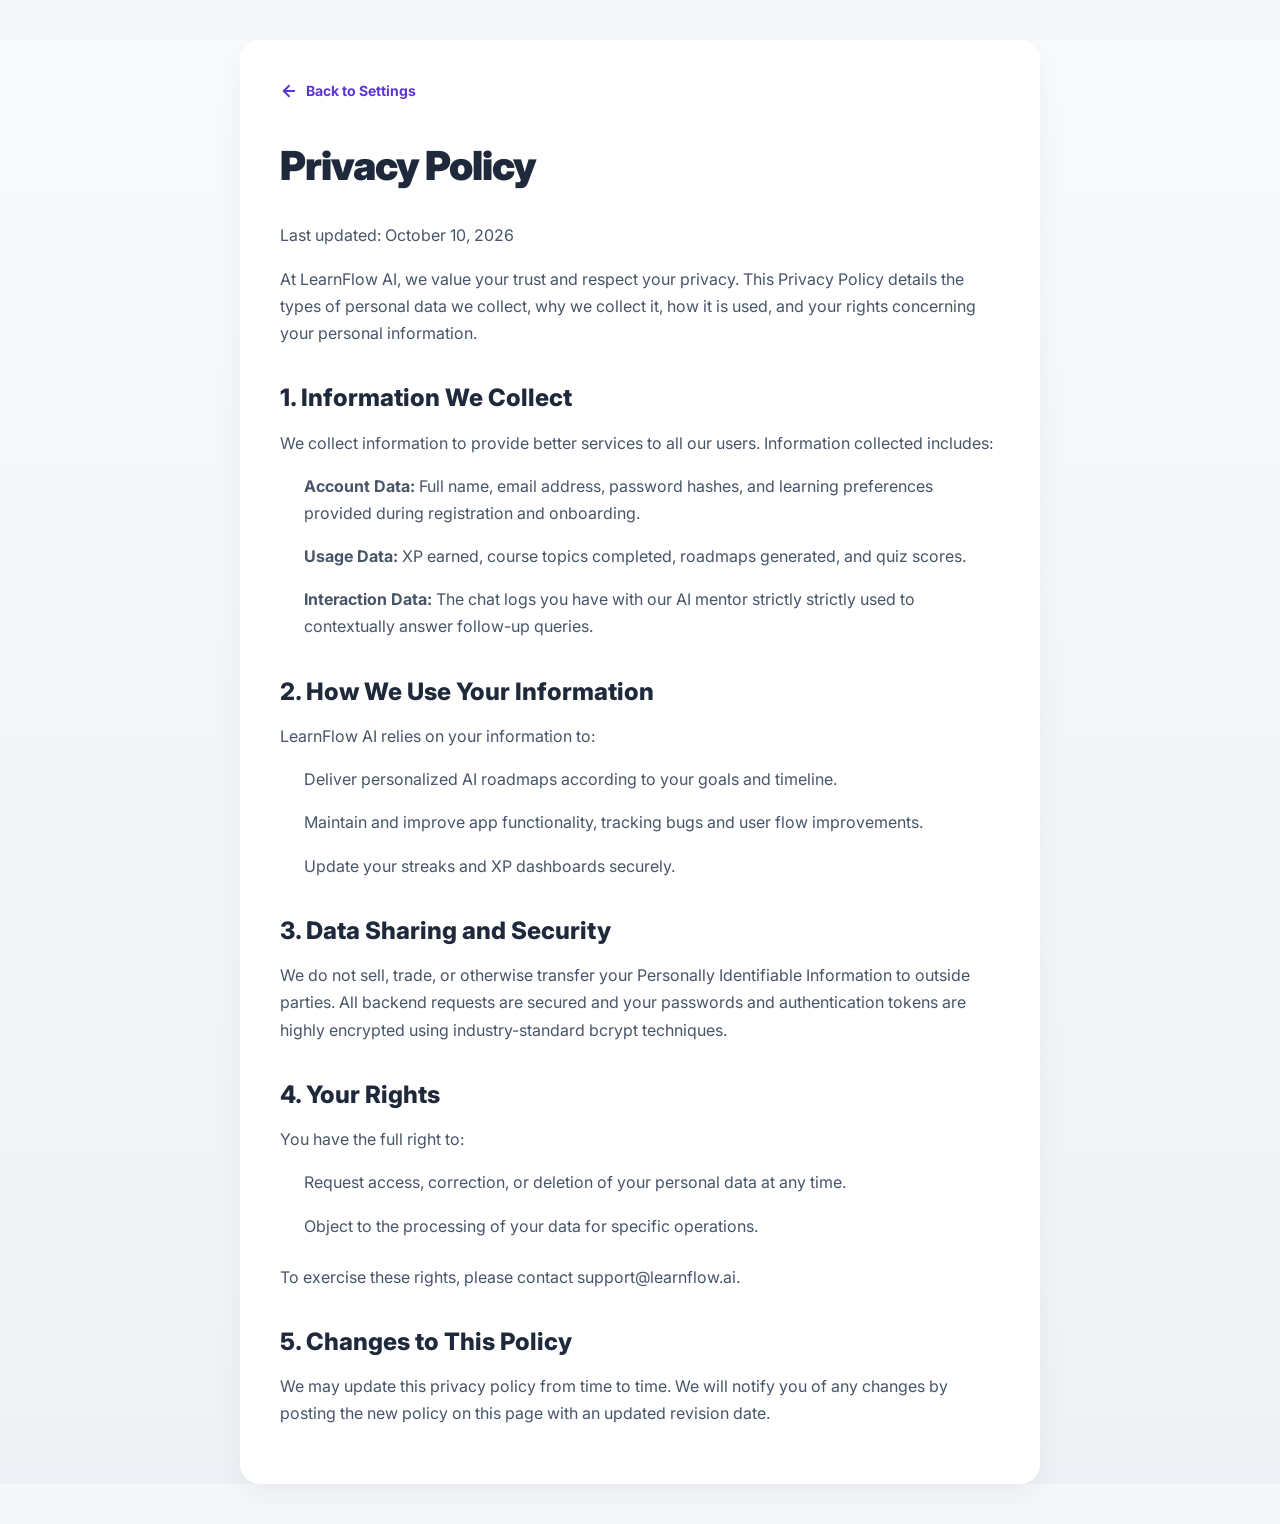
==== privacy.html @ 844675da "Initial commit for LearnFlow AI Website" ====
<!DOCTYPE html>
<html lang="en">
<head>
  <meta charset="UTF-8">
  <meta name="viewport" content="width=device-width, initial-scale=1.0">
  <title>Privacy Policy — LearnFlow AI</title>
  <link rel="stylesheet" href="css/style.css">
  <style>
    .legal-container { max-width: 800px; margin: 40px auto; padding: 40px; background: white; border-radius: 20px; box-shadow: 0 10px 30px rgba(0,0,0,0.05); }
    .legal-title { font-size: 2.5rem; font-weight: 900; letter-spacing: -1px; color: #1e293b; margin-bottom: 24px; }
    .legal-content h2 { margin-top: 32px; font-size: 1.5rem; font-weight: 800; color: #1e293b; margin-bottom: 12px; }
    .legal-content p, .legal-content li { font-size: 1rem; line-height: 1.7; color: #475569; margin-bottom: 16px; }
    .legal-content ul { padding-left: 24px; margin-bottom: 24px; }
    .back-btn { display: inline-flex; align-items: center; gap: 8px; color: var(--primary); font-weight: 700; text-decoration: none; margin-bottom: 32px; font-size: 14px; }
  </style>
</head>
<body style="background: linear-gradient(180deg, #F8FAFC 0%, #EEF2F6 100%); min-height:100vh;">
  <div class="legal-container">
    <a href="profile.html" class="back-btn"><svg width="18" height="18" viewBox="0 0 24 24" fill="none" stroke="currentColor" stroke-width="2.5" stroke-linecap="round" stroke-linejoin="round"><line x1="19" y1="12" x2="5" y2="12"/><polyline points="12 19 5 12 12 5"/></svg> Back to Settings</a>
    <h1 class="legal-title">Privacy Policy</h1>
    <div class="legal-content">
      <p>Last updated: October 10, 2026</p>
      <p>At LearnFlow AI, we value your trust and respect your privacy. This Privacy Policy details the types of personal data we collect, why we collect it, how it is used, and your rights concerning your personal information.</p>

      <h2>1. Information We Collect</h2>
      <p>We collect information to provide better services to all our users. Information collected includes:</p>
      <ul>
        <li><strong>Account Data:</strong> Full name, email address, password hashes, and learning preferences provided during registration and onboarding.</li>
        <li><strong>Usage Data:</strong> XP earned, course topics completed, roadmaps generated, and quiz scores.</li>
        <li><strong>Interaction Data:</strong> The chat logs you have with our AI mentor strictly strictly used to contextually answer follow-up queries.</li>
      </ul>

      <h2>2. How We Use Your Information</h2>
      <p>LearnFlow AI relies on your information to:</p>
      <ul>
        <li>Deliver personalized AI roadmaps according to your goals and timeline.</li>
        <li>Maintain and improve app functionality, tracking bugs and user flow improvements.</li>
        <li>Update your streaks and XP dashboards securely.</li>
      </ul>

      <h2>3. Data Sharing and Security</h2>
      <p>We do not sell, trade, or otherwise transfer your Personally Identifiable Information to outside parties. All backend requests are secured and your passwords and authentication tokens are highly encrypted using industry-standard bcrypt techniques.</p>

      <h2>4. Your Rights</h2>
      <p>You have the full right to:</p>
      <ul>
        <li>Request access, correction, or deletion of your personal data at any time.</li>
        <li>Object to the processing of your data for specific operations.</li>
      </ul>
      <p>To exercise these rights, please contact support@learnflow.ai.</p>

      <h2>5. Changes to This Policy</h2>
      <p>We may update this privacy policy from time to time. We will notify you of any changes by posting the new policy on this page with an updated revision date.</p>
    </div>
  </div>
</body>
</html>
---- css/style.css ----
/* ============================================================
   LearnFlow AI Design System — Premium Light Theme
   ============================================================ */

@import url('https://fonts.googleapis.com/css2?family=Inter:wght@300;400;500;600;700;800;900&display=swap');

/* ── CSS Variables (Design Tokens) ───────────────────────── */
:root {
  --bg:               #F5F7FA;
  --surface:          #FFFFFF;
  --card:             #F8F9FC;
  --card-border:      #E8ECF2;
  --divider:          #EEF0F6;

  --primary:          #5C35D4;
  --primary-dark:     #4527A0;
  --primary-hover:    #4527A0;
  --primary-light:    #EDE9FB;
  --primary-medium:   #D4C8F8;
  --gradient-primary: linear-gradient(135deg, #5C35D4 0%, #8B5CF6 100%);
  --gradient-glow:    0 8px 24px rgba(92, 53, 212, 0.25);
  --gradient-soft:    linear-gradient(135deg, #EDE9FB 0%, #F3F0FF 100%);

  --on-bg:            #0F172A;
  --on-surface:       #334155;
  --on-surface-var:   #64748B;
  --on-surface-variant: #64748B;
  --placeholder:      #94A3B8;

  --success:          #059669;
  --error:            #DC2626;
  --warning:          #D97706;
  --neon-pink:        #E11D48;

  /* Semantic tints */
  --mint:             #D1FAE5;
  --mint-on:          #065F46;
  --mint-bg:          #ECFDF5;
  --lavender:         #EDE9FB;
  --lavender-on:      #4527A0;
  --lavender-bg:      #F5F3FF;
  --sky:              #DBEAFE;
  --sky-on:           #1E40AF;
  --sky-bg:           #EFF6FF;
  --peach:            #FEF3C7;
  --peach-on:         #92400E;
  --rose:             #FFE4E6;
  --rose-on:          #9F1239;

  --premium-mint:     #10B981;
  --premium-mint-bg:  #D1FAE5;
  --premium-sky:      #3B82F6;
  --premium-sky-bg:   #DBEAFE;
  --premium-lavender: #8B5CF6;
  --premium-lavender-bg: #EDE9FB;

  --radius-xs:        6px;
  --radius-sm:        10px;
  --radius-md:        14px;
  --radius-lg:        18px;
  --radius-xl:        24px;
  --radius-2xl:       32px;
  --radius-full:      9999px;

  --shadow-xs:        0 1px 2px rgba(15,23,42,0.04);
  --shadow-sm:        0 2px 8px rgba(15,23,42,0.06), 0 1px 2px rgba(15,23,42,0.04);
  --shadow-md:        0 4px 16px rgba(15,23,42,0.08), 0 2px 4px rgba(15,23,42,0.04);
  --shadow-lg:        0 8px 32px rgba(15,23,42,0.10), 0 4px 8px rgba(15,23,42,0.04);
  --shadow-xl:        0 16px 48px rgba(15,23,42,0.12), 0 8px 16px rgba(15,23,42,0.06);
  --shadow-primary:   0 8px 24px rgba(92, 53, 212, 0.25);

  --transition:       all 0.2s cubic-bezier(0.4, 0, 0.2, 1);
  --transition-slow:  all 0.4s cubic-bezier(0.4, 0, 0.2, 1);
  --transition-spring: all 0.3s cubic-bezier(0.34, 1.56, 0.64, 1);
}

/* ── Reset & Base ─────────────────────────────────────────── */
*, *::before, *::after {
  box-sizing: border-box; margin: 0; padding: 0;
  -webkit-font-smoothing: antialiased;
  -moz-osx-font-smoothing: grayscale;
}

html, body {
  font-family: 'Inter', -apple-system, BlinkMacSystemFont, "Segoe UI", Roboto, Helvetica, Arial, sans-serif;
  background: var(--bg);
  color: var(--on-bg);
  line-height: 1.5;
  scroll-behavior: smooth;
}

/* ── Hardware Acceleration Core ── */
.gpu-accel {
  transform: translateZ(0);
  will-change: transform, opacity;
  backface-visibility: hidden;
  perspective: 1000px;
}

body.landing-page {
  height: auto;
  overflow-x: hidden;
  overflow-y: auto;
}

body {
  font-family: 'Inter', -apple-system, BlinkMacSystemFont, sans-serif;
  background: var(--bg);
  color: var(--on-bg);
  font-size: 15px;
  line-height: 1.6;
  min-height: 100vh;
  overflow-x: hidden;
  -webkit-font-smoothing: antialiased;
  -moz-osx-font-smoothing: grayscale;
}

a { text-decoration: none; color: inherit; }
button { cursor: pointer; border: none; background: none; font-family: inherit; }
input, textarea, select { font-family: inherit; outline: none; }
ul { list-style: none; }
img { max-width: 100%; }

/* ── Scrollbar ────────────────────────────────────────────── */
::-webkit-scrollbar { width: 5px; height: 5px; }
::-webkit-scrollbar-track { background: transparent; }
::-webkit-scrollbar-thumb { background: var(--card-border); border-radius: var(--radius-full); }
::-webkit-scrollbar-thumb:hover { background: var(--on-surface-var); opacity: 0.4; }

/* ── Typography ───────────────────────────────────────────── */
.text-xs    { font-size: 11px; }
.text-sm    { font-size: 13px; }
.text-base  { font-size: 15px; }
.text-lg    { font-size: 17px; }
.text-xl    { font-size: 20px; }
.text-2xl   { font-size: 24px; }
.text-3xl   { font-size: 30px; }
.text-4xl   { font-size: 38px; }
.text-5xl   { font-size: 48px; }

.font-normal    { font-weight: 400; }
.font-medium    { font-weight: 500; }
.font-semibold  { font-weight: 600; }
.font-bold      { font-weight: 700; }
.font-extrabold { font-weight: 800; }
.font-black     { font-weight: 900; }

.label {
  font-size: 11px;
  font-weight: 700;
  letter-spacing: 0.09em;
  text-transform: uppercase;
  color: var(--on-surface-var);
}

/* ── Layout ───────────────────────────────────────────────── */
.app-layout {
  display: flex;
  height: 100vh;
  overflow: hidden;
  background: var(--bg);
}

/* ── Sidebar ──────────────────────────────────────────────── */
.sidebar {
  width: 260px;
  background: var(--surface);
  border-right: 1px solid var(--card-border);
  display: flex;
  flex-direction: column;
  position: fixed;
  top: 0;
  bottom: 0;
  left: 0;
  padding: 24px 16px;
  z-index: 100;
  transition: var(--transition-slow);
}

.main-content {
  flex: 1;
  margin-left: 260px;
  padding: 40px 44px;
  height: 100vh;
  overflow-y: auto;
  overflow-x: hidden;
  display: flex;
  flex-direction: column;
}

.content-area {
  max-width: 960px;
  padding-bottom: 60px;
  width: 100%;
}

/* Companion page overrides — chat must fill the viewport */
.content-area.full-height {
  padding-bottom: 0;
  flex: 1;
  display: flex;
  flex-direction: column;
  min-height: 0;
  height: 0;         /* force flex shrink to work in all browsers */
  max-width: 100%;
  overflow: hidden;
}


/* Sidebar Components */
.sidebar-logo {
  font-size: 1.2rem;
  font-weight: 800;
  color: var(--primary);
  display: flex;
  align-items: center;
  gap: 10px;
  margin-bottom: 36px;
  text-decoration: none;
  letter-spacing: -0.3px;
}

.sidebar-logo-icon {
  width: 38px;
  height: 38px;
  background: var(--gradient-primary);
  border-radius: 10px;
  display: flex;
  align-items: center;
  justify-content: center;
  flex-shrink: 0;
  box-shadow: 0 4px 12px rgba(92, 53, 212, 0.3);
}

.sidebar-logo-icon svg {
  color: white;
}

.sidebar-nav {
  display: flex;
  flex-direction: column;
  gap: 3px;
  flex: 1;
}

.sidebar-section-label {
  font-size: 10px;
  font-weight: 700;
  letter-spacing: 0.1em;
  text-transform: uppercase;
  color: var(--placeholder);
  padding: 0 12px;
  margin: 16px 0 6px;
}

.sidebar-section-label:first-of-type {
  margin-top: 0;
}

.sidebar-item {
  display: flex;
  align-items: center;
  gap: 11px;
  padding: 10px 12px;
  border-radius: var(--radius-md);
  color: var(--on-surface-var);
  font-weight: 600;
  font-size: 14px;
  cursor: pointer;
  transition: var(--transition);
  text-decoration: none;
  position: relative;
}

.sidebar-item svg { 
  width: 18px; 
  height: 18px; 
  flex-shrink: 0;
  transition: var(--transition);
}

.sidebar-item:hover {
  background: var(--card);
  color: var(--on-bg);
}

.sidebar-item.active {
  background: var(--primary-light);
  color: var(--primary);
  font-weight: 700;
}

.sidebar-item.active svg {
  color: var(--primary);
}

.sidebar-user {
  margin-top: auto;
  padding-top: 16px;
  border-top: 1px solid var(--divider);
  display: flex;
  align-items: center;
  justify-content: space-between;
  gap: 12px;
}

.user-avatar {
  width: 36px;
  height: 36px;
  border-radius: 50%;
  background: var(--gradient-primary);
  color: white;
  display: flex;
  align-items: center;
  justify-content: center;
  font-weight: 800;
  font-size: 13px;
  flex-shrink: 0;
}

/* ── Mobile Bottom Nav ─────────────────────────────────────── */
.mobile-nav {
  display: none;
}

@media (max-width: 768px) {
  .sidebar { display: none; }

  .main-content {
    margin-left: 0;
    padding: 20px 16px;
    padding-bottom: 96px;
  }

  .mobile-nav {
    display: flex;
    position: fixed;
    bottom: 0;
    left: 0;
    right: 0;
    background: var(--surface);
    border-top: 1.5px solid var(--card-border);
    padding: 8px 12px;
    padding-bottom: calc(8px + env(safe-area-inset-bottom));
    z-index: 100;
    gap: 4px;
    box-shadow: 0 -4px 20px rgba(15,23,42,0.06);
  }

  .mobile-nav-item {
    flex: 1;
    display: flex;
    flex-direction: column;
    align-items: center;
    justify-content: center;
    gap: 3px;
    padding: 8px 4px;
    border-radius: var(--radius-md);
    color: var(--on-surface-var);
    font-size: 10px;
    font-weight: 600;
    text-decoration: none;
    transition: var(--transition);
  }

  .mobile-nav-item svg {
    width: 22px;
    height: 22px;
    transition: var(--transition);
  }

  .mobile-nav-item.active {
    color: var(--primary);
    background: var(--primary-light);
    border-radius: var(--radius-md);
  }

  .mobile-nav-item.active svg {
    transform: scale(1.1);
  }

  .mobile-nav-item:hover {
    color: var(--primary);
  }
}

/* ── Section ──────────────────────────────────────────────── */
.section-gap { margin-top: 32px; }
.section-gap-sm { margin-top: 20px; }

/* ── Cards ────────────────────────────────────────────────── */
.card {
  background: var(--card);
  border: 1px solid var(--card-border);
  border-radius: var(--radius-lg);
  padding: 20px;
  transition: var(--transition);
}

.card-white {
  background: var(--surface);
  border: 1px solid var(--card-border);
  border-radius: var(--radius-lg);
  padding: 20px;
  box-shadow: var(--shadow-sm);
  transition: var(--transition);
}

.card-elevated {
  background: var(--surface);
  border: 1px solid var(--card-border);
  border-radius: var(--radius-lg);
  padding: 20px;
  box-shadow: var(--shadow-md);
  transition: all 0.25s cubic-bezier(0.4, 0, 0.2, 1);
}

.card-elevated:hover {
  box-shadow: var(--shadow-lg);
  transform: translateY(-3px);
}

.card-primary {
  background: var(--gradient-primary);
  border-radius: var(--radius-lg);
  color: white;
  padding: 32px 24px;
  text-align: center;
  cursor: pointer;
  transition: var(--transition);
  box-shadow: var(--shadow-primary);
}

.card-primary:hover {
  transform: scale(0.99);
  box-shadow: 0 12px 32px rgba(92, 53, 212, 0.35);
}

/* Tinted accent cards */
.card-mint     { background: var(--mint-bg);     border: 1px solid rgba(16,185,129,0.15); }
.card-lavender { background: var(--lavender-bg); border: 1px solid rgba(139,92,246,0.15); }
.card-sky      { background: var(--sky-bg);      border: 1px solid rgba(59,130,246,0.15); }
.card-peach    { background: var(--peach);       border: 1px solid rgba(217,119,6,0.12); }
.card-rose     { background: var(--rose);        border: 1px solid rgba(225,29,72,0.12); }

/* Step dot */
.step-dot {
  width: 8px;
  height: 8px;
  border-radius: 50%;
  background: var(--card-border);
  transition: all 0.3s cubic-bezier(0.4, 0, 0.2, 1);
}

.step-dot.active {
  background: var(--primary);
  width: 24px;
  border-radius: var(--radius-full);
}

/* Modal content */
.modal-content {
  flex: 1;
  overflow-y: auto;
}

/* ── Buttons ──────────────────────────────────────────────── */
.btn {
  display: inline-flex;
  align-items: center;
  justify-content: center;
  gap: 8px;
  padding: 12px 22px;
  border-radius: var(--radius-md);
  font-size: 15px;
  font-weight: 700;
  transition: var(--transition);
  cursor: pointer;
  white-space: nowrap;
  letter-spacing: -0.1px;
}

.btn-primary {
  background: var(--gradient-primary);
  color: #FFFFFF;
  box-shadow: var(--shadow-primary);
}

.btn-primary:hover {
  transform: translateY(-2px);
  box-shadow: 0 12px 28px rgba(92, 53, 212, 0.35);
}

.btn-primary:active {
  transform: scale(0.98);
  box-shadow: var(--shadow-primary);
}

.btn-secondary {
  background: var(--surface);
  color: var(--on-bg);
  border: 1.5px solid var(--card-border);
  box-shadow: var(--shadow-xs);
}

.btn-secondary:hover {
  background: var(--card);
  border-color: var(--on-surface-var);
  transform: translateY(-1px);
}

.btn-danger {
  background: rgba(220, 38, 38, 0.06);
  color: var(--error);
  border: 1.5px solid rgba(220, 38, 38, 0.18);
  width: 100%;
}

.btn-danger:hover { 
  background: rgba(220, 38, 38, 0.10);
  border-color: rgba(220, 38, 38, 0.3);
}

.btn-ghost {
  background: transparent;
  color: var(--on-surface-var);
  padding: 8px 14px;
  font-weight: 600;
}

.btn-ghost:hover { 
  color: var(--on-bg); 
  background: var(--card); 
  border-radius: var(--radius-sm); 
}

.btn-icon {
  width: 40px;
  height: 40px;
  padding: 0;
  border-radius: var(--radius-sm);
  background: var(--surface);
  border: 1.5px solid var(--card-border);
  display: inline-flex;
  align-items: center;
  justify-content: center;
  flex-shrink: 0;
  transition: var(--transition);
  box-shadow: var(--shadow-xs);
}

.btn-icon:hover {
  border-color: var(--primary-medium);
  background: var(--primary-light);
}

.btn:disabled {
  opacity: 0.45;
  cursor: not-allowed;
  transform: none !important;
  box-shadow: none !important;
}

/* ── Inputs ───────────────────────────────────────────────── */
.input-group { display: flex; flex-direction: column; gap: 7px; }
.input-label { 
  font-size: 13px; 
  font-weight: 700; 
  color: var(--on-surface); 
  letter-spacing: -0.1px;
}

.input {
  width: 100%;
  padding: 13px 16px;
  background: var(--surface);
  border: 1.5px solid var(--card-border);
  border-radius: var(--radius-md);
  font-size: 15px;
  color: var(--on-bg);
  transition: var(--transition);
}

.input:focus { 
  border-color: var(--primary); 
  box-shadow: 0 0 0 4px rgba(92, 53, 212, 0.10); 
}

.input::placeholder { color: var(--placeholder); }
.input.error { border-color: var(--error); box-shadow: 0 0 0 4px rgba(220,38,38,0.08); }

.input-row {
  display: flex;
  gap: 8px;
  align-items: center;
}

.input-row .input { flex: 1; }

/* ── Badges / Pills ───────────────────────────────────────── */
.badge {
  display: inline-flex;
  align-items: center;
  gap: 4px;
  padding: 4px 10px;
  border-radius: var(--radius-full);
  font-size: 11px;
  font-weight: 700;
  letter-spacing: 0.02em;
}

.badge-primary  { background: var(--primary-light);  color: var(--primary); }
.badge-mint     { background: var(--mint);            color: var(--mint-on); }
.badge-lavender { background: var(--lavender);        color: var(--lavender-on); }
.badge-sky      { background: var(--sky);             color: var(--sky-on); }
.badge-success  { background: rgba(5,150,105,0.10);   color: var(--success); }
.badge-hot      { background: rgba(225,29,72,0.10);   color: var(--neon-pink); }
.badge-trending { background: var(--primary-light);   color: var(--primary); }
.badge-growing  { background: rgba(5,150,105,0.10);   color: var(--success); }

/* XP pill */
.xp-pill {
  display: inline-flex;
  align-items: center;
  gap: 6px;
  padding: 7px 14px;
  background: var(--surface);
  border: 1.5px solid var(--card-border);
  border-radius: var(--radius-sm);
  font-weight: 700;
  font-size: 14px;
  box-shadow: var(--shadow-xs);
}

.xp-level {
  width: 22px;
  height: 22px;
  background: var(--gradient-primary);
  border-radius: 50%;
  display: flex;
  align-items: center;
  justify-content: center;
  font-size: 10px;
  font-weight: 800;
  color: white;
}

/* ── Chips (filter pills) ─────────────────────────────────── */
.chips-row {
  display: flex;
  gap: 8px;
  flex-wrap: wrap;
}

.chip {
  padding: 7px 16px;
  border-radius: var(--radius-full);
  font-size: 13px;
  font-weight: 600;
  background: var(--surface);
  border: 1.5px solid var(--card-border);
  color: var(--on-surface-var);
  cursor: pointer;
  transition: var(--transition);
  white-space: nowrap;
}

.chip.active, .chip:hover {
  background: var(--primary-light);
  border-color: var(--primary-medium);
  color: var(--primary);
}

/* ── Progress Bar ─────────────────────────────────────────── */
.progress-bar {
  height: 6px;
  background: var(--card-border);
  border-radius: var(--radius-full);
  overflow: hidden;
  flex: 1;
}

.progress-fill {
  height: 100%;
  background: var(--gradient-primary);
  border-radius: var(--radius-full);
  transition: width 0.7s cubic-bezier(0.4, 0, 0.2, 1);
}

/* ── Header ───────────────────────────────────────────────── */
.page-header {
  margin-bottom: 36px;
  display: flex;
  align-items: center;
  gap: 16px;
}

.page-header .header-text { flex: 1; }

.greeting-header {
  margin-bottom: 36px;
  display: flex;
  justify-content: space-between;
  align-items: center;
}

/* ── Toast ────────────────────────────────────────────────── */
#toast-container {
  position: fixed;
  bottom: 100px;
  left: 50%;
  transform: translateX(-50%);
  z-index: 999;
  display: flex;
  flex-direction: column;
  gap: 8px;
  pointer-events: none;
}

.toast {
  padding: 12px 20px;
  border-radius: var(--radius-md);
  font-size: 14px;
  font-weight: 600;
  background: var(--on-bg);
  color: white;
  box-shadow: var(--shadow-lg);
  animation: toastIn 0.3s cubic-bezier(0.34, 1.56, 0.64, 1), toastOut 0.3s ease 2.7s forwards;
  pointer-events: none;
  white-space: nowrap;
}

.toast.success { background: var(--success); }
.toast.error   { background: var(--error);   }

@keyframes toastIn {
  from { opacity: 0; transform: translateY(12px) scale(0.96); }
  to   { opacity: 1; transform: translateY(0) scale(1); }
}
@keyframes toastOut {
  from { opacity: 1; transform: translateY(0); }
  to   { opacity: 0; transform: translateY(-10px); }
}

/* ── Modal ────────────────────────────────────────────────── */
.modal-overlay {
  position: fixed;
  inset: 0;
  background: rgba(15,23,42,0.4);
  backdrop-filter: blur(3px);
  -webkit-backdrop-filter: blur(3px);
  z-index: 200;
  display: flex;
  align-items: center;
  justify-content: center;
  opacity: 0;
  pointer-events: none;
  transition: all 0.3s ease;
}

@media (max-width: 768px) {
  .modal-overlay { align-items: flex-end; }
}

.modal-overlay.open { 
  opacity: 1; 
  pointer-events: all; 
}

.modal {
  background: var(--surface);
  border-radius: var(--radius-xl);
  padding: 36px;
  width: 100%;
  max-width: 560px;
  max-height: 90vh;
  overflow-y: auto;
  transform: translateY(24px) scale(0.98);
  transition: transform 0.4s cubic-bezier(0.34, 1.2, 0.64, 1);
  box-shadow: var(--shadow-xl);
  border: 1px solid var(--card-border);
}

.modal-overlay.open .modal { 
  transform: translateY(0) scale(1); 
}

.modal-handle { display: none; }

@media (max-width: 768px) {
  .modal {
    border-bottom-left-radius: 0;
    border-bottom-right-radius: 0;
    max-height: 85vh;
  }
}

/* ── Skeleton Loader ──────────────────────────────────────── */
.skeleton {
  background: linear-gradient(90deg, var(--card) 25%, var(--divider) 50%, var(--card) 75%);
  background-size: 200% 100%;
  animation: shimmer 1.6s infinite;
  border-radius: var(--radius-md);
}

@keyframes shimmer {
  0%   { background-position: 200% 0; }
  100% { background-position: -200% 0; }
}

/* ── Spinner ──────────────────────────────────────────────── */
.spinner {
  width: 40px;
  height: 40px;
  border: 3px solid var(--card-border);
  border-top-color: var(--primary);
  border-radius: 50%;
  animation: spin 0.75s linear infinite;
  margin: 0 auto;
}

@keyframes spin { to { transform: rotate(360deg); } }

/* ── Animated Entrance ────────────────────────────────────── */
.animate-up {
  opacity: 0;
  transform: translateY(18px);
  transition: opacity 0.5s ease, transform 0.5s cubic-bezier(0.34, 1.1, 0.64, 1);
}

.animate-up.visible {
  opacity: 1;
  transform: translateY(0);
}

.animate-fade {
  opacity: 0;
  transition: opacity 0.4s ease;
}

.animate-fade.visible {
  opacity: 1;
}

/* ── Auth Page ────────────────────────────────────────────── */
.auth-page {
  min-height: 100vh;
  display: flex;
  align-items: center;
  justify-content: center;
  padding: 24px;
  background: var(--bg);
  position: relative;
  overflow: hidden;
}

.auth-bg-blob {
  position: absolute;
  border-radius: 50%;
  filter: blur(80px);
  pointer-events: none;
  z-index: 0;
}

.auth-bg-blob-1 {
  width: 500px;
  height: 500px;
  background: radial-gradient(circle, rgba(92, 53, 212, 0.08) 0%, transparent 70%);
  top: -150px;
  right: -100px;
}

.auth-bg-blob-2 {
  width: 400px;
  height: 400px;
  background: radial-gradient(circle, rgba(139, 92, 246, 0.06) 0%, transparent 70%);
  bottom: -100px;
  left: -80px;
}

.auth-card {
  background: var(--surface);
  border: 1.5px solid var(--card-border);
  border-radius: var(--radius-xl);
  padding: 40px 36px;
  width: 100%;
  max-width: 440px;
  box-shadow: var(--shadow-xl);
  position: relative;
  z-index: 1;
}

.auth-logo {
  display: flex;
  flex-direction: column;
  align-items: center;
  margin-bottom: 32px;
  gap: 2px;
}

.logo-icon {
  width: 64px;
  height: 64px;
  background: var(--gradient-primary);
  border-radius: var(--radius-lg);
  display: flex;
  align-items: center;
  justify-content: center;
  margin-bottom: 14px;
  box-shadow: 0 8px 20px rgba(92, 53, 212, 0.3);
}

.logo-icon svg { width: 32px; height: 32px; color: white; }

.auth-tabs {
  display: flex;
  gap: 0;
  background: var(--card);
  border-radius: var(--radius-md);
  padding: 4px;
  margin-bottom: 28px;
  border: 1px solid var(--card-border);
}

.auth-tab {
  flex: 1;
  padding: 10px;
  border-radius: var(--radius-sm);
  font-size: 14px;
  font-weight: 700;
  text-align: center;
  cursor: pointer;
  transition: var(--transition);
  color: var(--on-surface-var);
}

.auth-tab.active {
  background: var(--surface);
  color: var(--primary);
  box-shadow: var(--shadow-sm);
}

.auth-form { display: flex; flex-direction: column; gap: 18px; }

.auth-divider {
  text-align: center;
  position: relative;
  margin: 4px 0;
}

.auth-divider::before {
  content: '';
  position: absolute;
  top: 50%;
  left: 0;
  right: 0;
  height: 1px;
  background: var(--divider);
}

.auth-divider span {
  position: relative;
  background: var(--surface);
  padding: 0 14px;
  font-size: 12px;
  font-weight: 600;
  color: var(--on-surface-var);
}

/* ── Hero / Generate Banner ───────────────────────────────── */
.hero-banner {
  background: var(--gradient-primary);
  border-radius: var(--radius-lg);
  padding: 32px 28px;
  cursor: pointer;
  transition: var(--transition);
  box-shadow: var(--shadow-primary);
  position: relative;
  overflow: hidden;
}

.hero-banner::before {
  content: '';
  position: absolute;
  top: -40px;
  right: -40px;
  width: 180px;
  height: 180px;
  background: rgba(255,255,255,0.05);
  border-radius: 50%;
}

.hero-banner::after {
  content: '';
  position: absolute;
  bottom: -60px;
  right: 40px;
  width: 240px;
  height: 240px;
  background: rgba(255,255,255,0.04);
  border-radius: 50%;
}

.hero-banner:hover { 
  transform: translateY(-2px);
  box-shadow: 0 16px 40px rgba(92, 53, 212, 0.35);
}

.hero-banner:active { transform: scale(0.99); }

.hero-icon {
  width: 52px;
  height: 52px;
  background: rgba(255,255,255,0.15);
  border-radius: var(--radius-md);
  display: flex;
  align-items: center;
  justify-content: center;
  margin-bottom: 20px;
  position: relative;
  z-index: 1;
}

.hero-icon svg { width: 26px; height: 26px; color: white; }

/* ── Quick Action Grid ────────────────────────────────────── */
.quick-grid {
  display: grid;
  grid-template-columns: 1fr 1fr;
  gap: 16px;
}

.quick-card-tall {
  border-radius: var(--radius-lg);
  padding: 24px 20px;
  cursor: pointer;
  transition: var(--transition);
  display: flex;
  flex-direction: column;
  justify-content: flex-end;
  min-height: 210px;
  position: relative;
  overflow: hidden;
  border: 1.5px solid transparent;
}

.quick-card-tall.card-sky { border-color: rgba(59,130,246,0.2); }
.quick-card-tall.card-mint { border-color: rgba(16,185,129,0.2); }
.quick-card-tall.card-lavender { border-color: rgba(139,92,246,0.2); }

.quick-card-tall:hover { 
  transform: translateY(-3px); 
  box-shadow: var(--shadow-md);
}

.quick-card-sm {
  border-radius: var(--radius-lg);
  padding: 0 18px;
  cursor: pointer;
  transition: var(--transition);
  display: flex;
  align-items: center;
  gap: 14px;
  height: 97px;
  border: 1.5px solid transparent;
}

.quick-card-sm.card-mint { border-color: rgba(16,185,129,0.2); }
.quick-card-sm.card-lavender { border-color: rgba(139,92,246,0.2); }
.quick-card-sm.card-rose { border-color: rgba(225,29,72,0.15); }

.quick-card-sm:hover { 
  transform: translateX(3px); 
  box-shadow: var(--shadow-sm);
}

.quick-stack { display: flex; flex-direction: column; gap: 16px; }

/* ── Roadmap Card ─────────────────────────────────────────── */
.roadmap-card {
  display: flex;
  align-items: center;
  gap: 16px;
  padding: 18px 20px;
  background: var(--surface);
  border: 1.5px solid var(--card-border);
  border-radius: var(--radius-lg);
  cursor: pointer;
  transition: all 0.22s cubic-bezier(0.4, 0, 0.2, 1);
  margin-bottom: 10px;
  box-shadow: var(--shadow-xs);
}

.roadmap-card:hover { 
  transform: translateX(4px); 
  border-color: var(--primary-medium);
  box-shadow: var(--shadow-md);
  background: var(--primary-light);
}

.roadmap-card:active {
  transform: translateX(2px) scale(0.99);
}

.roadmap-icon-box {
  width: 48px;
  height: 48px;
  border-radius: var(--radius-md);
  display: flex;
  align-items: center;
  justify-content: center;
  flex-shrink: 0;
}

.roadmap-icon-box svg { width: 24px; height: 24px; }

.roadmap-meta { flex: 1; min-width: 0; }
.roadmap-title { font-weight: 700; font-size: 15px; white-space: nowrap; overflow: hidden; text-overflow: ellipsis; }
.roadmap-source { font-size: 11px; font-weight: 700; color: var(--primary); letter-spacing: 0.04em; margin-bottom: 7px; }
.roadmap-progress-row { display: flex; align-items: center; gap: 10px; }

/* ── Module Accordion ─────────────────────────────────────── */
.module-header {
  display: flex;
  align-items: center;
  justify-content: space-between;
  padding: 14px 18px;
  border-radius: var(--radius-md);
  cursor: pointer;
  margin-bottom: 2px;
  transition: opacity 0.2s;
}

.module-header:hover { opacity: 0.85; }

.module-body {
  display: none;
  flex-direction: column;
  gap: 2px;
  padding-bottom: 10px;
}

.module-body.open { display: flex; }

.topic-item {
  display: flex;
  align-items: center;
  gap: 12px;
  padding: 12px 16px;
  background: var(--surface);
  border: 1px solid var(--card-border);
  border-radius: var(--radius-sm);
  cursor: pointer;
  transition: var(--transition);
}

.topic-item:hover { background: var(--primary-light); border-color: var(--primary-medium); }
.topic-item.done { opacity: 0.6; }

.topic-checkbox {
  width: 20px;
  height: 20px;
  border: 2px solid var(--card-border);
  border-radius: 50%;
  flex-shrink: 0;
  display: flex;
  align-items: center;
  justify-content: center;
  transition: var(--transition);
}

.topic-item.done .topic-checkbox {
  background: var(--gradient-primary);
  border-color: var(--primary);
}

.topic-item.done .topic-checkbox::after {
  content: '';
  display: block;
  width: 6px;
  height: 10px;
  border: 2px solid white;
  border-top: none;
  border-left: none;
  transform: rotate(45deg) translateY(-1px);
}

/* ── Chat UI ──────────────────────────────────────────────── */
.chat-messages {
  display: flex;
  flex-direction: column;
  gap: 16px;
  padding: 20px 24px;
  min-height: 300px;
}

.chat-bubble {
  max-width: 82%;
  padding: 13px 17px;
  border-radius: 20px;
  font-size: 14px;
  line-height: 1.65;
  animation: bubbleIn 0.25s cubic-bezier(0.34, 1.2, 0.64, 1);
}

@keyframes bubbleIn {
  from { opacity: 0; transform: translateY(8px) scale(0.97); }
  to   { opacity: 1; transform: translateY(0) scale(1); }
}

.chat-bubble.user {
  align-self: flex-end;
  background: var(--gradient-primary);
  color: white;
  border-bottom-right-radius: 5px;
  box-shadow: 0 4px 14px rgba(92, 53, 212, 0.22);
}

.chat-bubble.assistant {
  align-self: flex-start;
  background: var(--surface);
  border: 1.5px solid var(--card-border);
  color: var(--on-bg);
  border-bottom-left-radius: 5px;
  box-shadow: var(--shadow-sm);
}

.chat-input-bar {
  position: sticky;
  bottom: 0;
  left: 0;
  right: 0;
  padding: 14px 24px;
  background: var(--bg);
  border-top: 1px solid var(--card-border);
  display: flex;
  gap: 8px;
  z-index: 50;
}

@media (max-width: 768px) {
  .chat-input-bar {
    padding: 10px 16px 16px;
    margin-bottom: 8px;
  }
}

.chat-input-bar .input {
  flex: 1;
  background: var(--surface);
  border-color: var(--card-border);
  padding: 11px 18px;
  border-radius: var(--radius-full);
}

.chat-input-bar .send-btn {
  width: 46px;
  height: 46px;
  border-radius: var(--radius-full);
  background: var(--gradient-primary);
  display: flex;
  align-items: center;
  justify-content: center;
  flex-shrink: 0;
  box-shadow: 0 4px 12px rgba(92, 53, 212, 0.25);
  transition: var(--transition);
}

.chat-input-bar .send-btn:hover { transform: scale(1.06); }
.chat-input-bar .send-btn svg { width: 18px; height: 18px; color: white; }

/* ── Tabs ─────────────────────────────────────────────────── */
.tabs {
  display: flex;
  gap: 0;
  background: var(--card);
  border-radius: var(--radius-md);
  padding: 4px;
  margin: 16px 24px 0;
  border: 1px solid var(--card-border);
}

.tab {
  flex: 1;
  padding: 10px;
  border-radius: var(--radius-sm);
  font-size: 14px;
  font-weight: 700;
  text-align: center;
  cursor: pointer;
  transition: var(--transition);
  color: var(--on-surface-var);
}

.tab.active {
  background: var(--surface);
  color: var(--primary);
  box-shadow: var(--shadow-sm);
}

.tab-panel { display: none; }
.tab-panel.active { display: block; }

/* ── Quiz Options ─────────────────────────────────────────── */
.quiz-option {
  display: flex;
  align-items: center;
  width: 100%;
  padding: 15px 20px;
  background: var(--surface);
  border: 1.5px solid var(--card-border);
  border-radius: var(--radius-md);
  font-size: 14px;
  font-weight: 500;
  color: var(--on-bg);
  text-align: left;
  cursor: pointer;
  transition: var(--transition);
  margin-bottom: 10px;
  box-shadow: var(--shadow-xs);
}

.quiz-option:hover:not(:disabled) {
  border-color: var(--primary);
  background: var(--primary-light);
  transform: translateX(2px);
}

.quiz-option.correct { 
  border-color: var(--success); 
  background: rgba(5,150,105,0.06); 
  color: var(--success); 
}

.quiz-option.wrong {
  border-color: var(--error);
  background: rgba(220,38,38,0.05);
  color: var(--error);
}

/* ── Divider ──────────────────────────────────────────────── */
.divider {
  border: none;
  border-top: 1px solid var(--card-border);
  margin: 0;
}

/* ── Career Job Card ──────────────────────────────────────── */
.job-h-card {
  min-width: 200px;
  max-width: 200px;
  height: 210px;
  background: var(--surface);
  border: 1.5px solid var(--card-border);
  border-radius: var(--radius-xl);
  padding: 18px;
  display: flex;
  flex-direction: column;
  justify-content: space-between;
  cursor: pointer;
  transition: var(--transition);
  flex-shrink: 0;
  box-shadow: var(--shadow-xs);
}

.job-h-card:hover { 
  transform: translateY(-3px); 
  box-shadow: var(--shadow-md);
  border-color: var(--primary-medium);
}

.job-detail-card {
  background: var(--surface);
  border: 1.5px solid var(--card-border);
  border-radius: var(--radius-lg);
  padding: 18px;
  margin-bottom: 10px;
  cursor: pointer;
  transition: var(--transition);
  box-shadow: var(--shadow-xs);
}

.job-detail-card:hover { 
  box-shadow: var(--shadow-sm);
  border-color: var(--primary-medium);
}

/* ── Roadmap Path ─────────────────────────────────────────── */
.roadmap-path {
  position: relative;
  display: flex;
  flex-direction: column;
  gap: 60px;
  padding: 40px 0;
  width: 100%;
  max-width: 900px;
  margin: 0 auto;
}

.roadmap-path::before {
  content: '';
  position: absolute;
  left: 50%;
  top: 0;
  bottom: 0;
  width: 2px;
  background: linear-gradient(to bottom, transparent, var(--primary-medium), transparent);
  transform: translateX(-50%);
  z-index: 0;
}

.module-node {
  position: relative;
  z-index: 1;
  width: 100%;
  display: flex;
  justify-content: center;
}

.module-card {
  width: 340px;
  background: var(--surface);
  border: 1.5px solid var(--card-border);
  border-radius: var(--radius-lg);
  padding: 24px;
  text-align: left;
  transition: all 0.3s cubic-bezier(0.4, 0, 0.2, 1);
  position: relative;
  box-shadow: var(--shadow-sm);
}

.module-card:hover {
  border-color: var(--primary-medium);
  transform: translateY(-4px);
  box-shadow: var(--shadow-md);
}

.module-node:nth-child(even) .module-card {
  margin-left: 400px;
}

.module-node:nth-child(odd) .module-card {
  margin-right: 400px;
}

.module-node::after {
  content: '';
  position: absolute;
  left: 50%;
  top: 40px;
  width: 14px;
  height: 14px;
  background: var(--surface);
  border: 3px solid var(--card-border);
  border-radius: 50%;
  transform: translateX(-50%);
  z-index: 2;
  transition: var(--transition);
}

.module-node.active::after {
  background: var(--primary);
  border-color: var(--primary);
  box-shadow: 0 0 0 4px var(--primary-light);
}

/* ── Topic Row ────────────────────────────────────────────── */
.topic-row {
  display: flex;
  align-items: center;
  gap: 12px;
  padding: 8px 12px;
  margin: 0 -12px;
  border-radius: var(--radius-sm);
  cursor: pointer;
  transition: background 0.2s;
}

.topic-row:hover {
  background: var(--primary-light);
}

.topic-row.done .topic-checkbox {
  background: var(--gradient-primary);
  border-color: var(--primary);
  color: white;
}

.topic-row.done span {
  color: var(--on-surface-var);
  text-decoration: line-through;
}

/* ── Layout Helpers ───────────────────────────────────────── */
.roadmap-layout-grid {
  display: grid;
  grid-template-columns: 1fr 340px;
  gap: 48px;
  align-items: start;
}

.roadmap-sidebar {
  width: 340px;
}

@media (max-width: 1100px) {
  .roadmap-layout-grid {
    grid-template-columns: 1fr;
  }
  .roadmap-sidebar {
    width: 100%;
    order: -1;
  }
  .module-node:nth-child(even) .module-card,
  .module-node:nth-child(odd) .module-card {
    margin: 0;
  }
  .roadmap-path::before, .module-node::after {
    display: none;
  }
}

.skill-tag {
  display: inline-flex;
  padding: 4px 10px;
  background: var(--card);
  border: 1px solid var(--card-border);
  border-radius: var(--radius-xs);
  font-size: 11px;
  font-weight: 600;
  color: var(--on-bg);
}

/* ── Horizontal scroll row ────────────────────────────────── */
.h-scroll {
  display: flex;
  gap: 12px;
  overflow-x: auto;
  padding: 4px 24px 4px;
  scrollbar-width: none;
  -ms-overflow-style: none;
}

.h-scroll::-webkit-scrollbar { display: none; }

/* ── Avatar strip ─────────────────────────────────────────── */
.avatar-strip { display: flex; align-items: center; }

.avatar-circle {
  width: 28px;
  height: 28px;
  border-radius: 50%;
  background: var(--card);
  border: 2px solid var(--surface);
  display: flex;
  align-items: center;
  justify-content: center;
  font-size: 13px;
  margin-left: -6px;
}

.avatar-circle:first-child { margin-left: 0; }

/* ── Profile ──────────────────────────────────────────────── */
.profile-avatar {
  width: 72px;
  height: 72px;
  background: var(--gradient-primary);
  border-radius: 50%;
  display: flex;
  align-items: center;
  justify-content: center;
  font-size: 28px;
  font-weight: 800;
  color: white;
  flex-shrink: 0;
  box-shadow: 0 8px 20px rgba(92, 53, 212, 0.25);
}

.profile-section {
  background: var(--surface);
  border: 1.5px solid var(--card-border);
  border-radius: var(--radius-lg);
  overflow: hidden;
  margin-bottom: 12px;
  box-shadow: var(--shadow-xs);
}

.profile-row {
  display: flex;
  align-items: center;
  justify-content: space-between;
  padding: 18px 20px;
  border-bottom: 1px solid var(--card-border);
  cursor: pointer;
  transition: var(--transition);
}

.profile-row:last-child { border-bottom: none; }

.profile-row:hover { 
  background: var(--card); 
}

/* ── Empty State ──────────────────────────────────────────── */
.empty-state {
  display: flex;
  flex-direction: column;
  align-items: center;
  padding: 48px 24px;
  text-align: center;
  cursor: pointer;
}

.empty-state svg { 
  width: 36px; 
  height: 36px; 
  color: var(--placeholder); 
  margin-bottom: 16px; 
}

/* ── Onboarding Steps ─────────────────────────────────────── */
.step-indicator {
  display: flex;
  gap: 6px;
  justify-content: center;
  margin-bottom: 28px;
}

.option-card {
  padding: 15px 18px;
  background: var(--card);
  border: 1.5px solid var(--card-border);
  border-radius: var(--radius-md);
  cursor: pointer;
  transition: var(--transition);
  font-size: 14px;
  font-weight: 500;
  margin-bottom: 10px;
  display: flex;
  align-items: center;
  gap: 12px;
}

.option-card:hover { 
  border-color: var(--primary-medium); 
  background: var(--primary-light);
}

.option-card.selected { 
  border-color: var(--primary); 
  background: var(--primary-light); 
  color: var(--primary); 
  font-weight: 700; 
}

.option-card.selected .option-check { display: flex; }

/* Onboarding modal (login.html): cards use .card.ob-option — must mirror .option-card.selected */
.card.ob-option {
  user-select: none;
  -webkit-user-select: none;
}
.card.ob-option:hover {
  border-color: var(--primary-medium);
  background: var(--primary-light);
}
.card.ob-option.selected {
  border-color: var(--primary);
  border-width: 1.5px;
  background: var(--primary-light);
  box-shadow: 0 0 0 2px rgba(124, 58, 237, 0.2);
}
.card.ob-option.selected .font-bold {
  color: var(--primary);
}

.option-check {
  display: none;
  width: 20px;
  height: 20px;
  background: var(--gradient-primary);
  border-radius: 50%;
  align-items: center;
  justify-content: center;
  margin-left: auto;
  flex-shrink: 0;
}

.option-check::after {
  content: '';
  display: block;
  width: 5px;
  height: 8px;
  border: 1.5px solid white;
  border-top: none;
  border-left: none;
  transform: rotate(45deg) translateY(-1px);
}

/* ── Icon chip (profile rows) ─────────────────────────────── */
.icon-chip {
  width: 40px;
  height: 40px;
  border-radius: 10px;
  display: flex;
  align-items: center;
  justify-content: center;
  font-size: 18px;
  flex-shrink: 0;
}

/* ── Stat Card ────────────────────────────────────────────── */
.stat-card {
  display: flex;
  flex-direction: column;
  align-items: center;
  justify-content: center;
  padding: 20px 16px;
  background: var(--surface);
  border: 1.5px solid var(--card-border);
  border-radius: var(--radius-lg);
  text-align: center;
  box-shadow: var(--shadow-xs);
  transition: var(--transition);
}

.stat-card:hover {
  border-color: var(--primary-medium);
  box-shadow: var(--shadow-sm);
  transform: translateY(-2px);
}

.stat-card .stat-value {
  font-size: 24px;
  font-weight: 800;
  color: var(--primary);
  letter-spacing: -0.5px;
  line-height: 1.2;
  margin-bottom: 4px;
}

.stat-card .stat-label {
  font-size: 11px;
  font-weight: 700;
  text-transform: uppercase;
  letter-spacing: 0.07em;
  color: var(--on-surface-var);
}

/* ── Responsive tweaks ────────────────────────────────────── */
@media (max-width: 1024px) {
  .main-content {
    padding: 32px 32px;
  }
}

@media (max-width: 520px) {
  .auth-card { 
    border: none; 
    box-shadow: none; 
    padding: 40px 20px; 
  }
  .auth-page { 
    align-items: flex-start; 
    padding: 0; 
  }
}

/* ── Section Headers ──────────────────────────────────────── */
.section-header {
  display: flex;
  align-items: center;
  justify-content: space-between;
  margin-bottom: 16px;
}

.section-title {
  font-size: 17px;
  font-weight: 800;
  color: var(--on-bg);
  letter-spacing: -0.3px;
}

/* ── Utility ──────────────────────────────────────────────── */
.flex       { display: flex; }
.flex-col   { display: flex; flex-direction: column; }
.items-center     { align-items: center; }
.justify-between  { justify-content: space-between; }
.justify-center   { justify-content: center; }
.gap-1      { gap: 4px; }
.gap-2      { gap: 8px; }
.gap-3      { gap: 12px; }
.gap-4      { gap: 16px; }
.gap-5      { gap: 20px; }
.gap-6      { gap: 24px; }
.mt-1       { margin-top: 4px; }
.mt-2       { margin-top: 8px; }
.mt-3       { margin-top: 12px; }
.mt-4       { margin-top: 16px; }
.mt-6       { margin-top: 24px; }
.mt-8       { margin-top: 32px; }
.mt-10      { margin-top: 40px; }
.mb-2       { margin-bottom: 8px; }
.mb-4       { margin-bottom: 16px; }
.mb-6       { margin-bottom: 24px; }
.mb-8       { margin-bottom: 32px; }
.w-full     { width: 100%; }
.flex-1     { flex: 1; }
.hidden     { display: none !important; }

.text-primary    { color: var(--primary); }
.text-success    { color: var(--success); }
.text-error      { color: var(--error); }
.text-muted      { color: var(--on-surface-var); }
.text-body       { color: var(--on-surface); }
.text-center     { text-align: center; }
.text-on-surface-variant { color: var(--on-surface-var); }

.truncate   { white-space: nowrap; overflow: hidden; text-overflow: ellipsis; }

.surface-card {
  background: var(--surface);
  border: 1px solid var(--card-border);
  border-radius: var(--radius-lg);
  box-shadow: var(--shadow-xs);
}

/* ── Level badge ──────────────────────────────────────────── */
.level-badge {
  width: 22px;
  height: 22px;
  border-radius: 50%;
  background: var(--gradient-primary);
  color: white;
  display: flex;
  align-items: center;
  justify-content: center;
  font-size: 10px;
  font-weight: 800;
}

/* ── Stat Chip (explore sidebar) ──────────────────────────── */
.stat-chip {
  display: flex;
  flex-direction: column;
  align-items: center;
  gap: 2px;
}

.stat-chip .value {
  font-size: 22px;
  font-weight: 800;
  color: var(--on-bg);
  letter-spacing: -0.5px;
  line-height: 1.2;
}

.stat-chip .label {
  font-size: 10px;
  font-weight: 700;
  letter-spacing: 0.08em;
  color: var(--on-surface-var);
}

/* ═══════════════════════════════════════════════════════════
   3-D ENHANCEMENT LAYER — Premium Depth & Motion
   ═══════════════════════════════════════════════════════════ */

/* ── Extra color accents (additive — never override existing) ── */
:root {
  --accent-coral:    #FF6B6B;
  --accent-cyan:     #06B6D4;
  --accent-amber:    #F59E0B;
  --accent-emerald:  #10B981;
  --glow-purple:    rgba(92,53,212,0.18);
  --glow-cyan:      rgba(6,182,212,0.14);
  --glow-coral:     rgba(255,107,107,0.12);
  --shadow-3d:      0 20px 60px rgba(15,23,42,0.12), 0 8px 20px rgba(15,23,42,0.06), 0 2px 4px rgba(15,23,42,0.04);
  --shadow-float:   0 32px 80px rgba(92,53,212,0.18), 0 12px 32px rgba(15,23,42,0.08);
}

/* ── Global ambient mesh background ─────────────────────── */
body:not(.landing-page) {
  background:
    radial-gradient(ellipse 60% 40% at 10% 0%, rgba(92,53,212,0.05) 0%, transparent 60%),
    radial-gradient(ellipse 50% 35% at 95% 100%, rgba(6,182,212,0.05) 0%, transparent 60%),
    radial-gradient(ellipse 40% 30% at 50% 50%, rgba(255,107,107,0.03) 0%, transparent 70%),
    var(--bg);
}

/* ── Sidebar: glassmorphism + subtle gradient ────────────── */
.sidebar {
  background: rgba(255,255,255,0.88);
  backdrop-filter: blur(20px) saturate(1.5);
  -webkit-backdrop-filter: blur(20px) saturate(1.5);
  border-right: 1px solid rgba(255,255,255,0.6);
  box-shadow: 4px 0 32px rgba(15,23,42,0.06), 1px 0 0 rgba(255,255,255,0.8) inset;
}

.sidebar-logo-icon {
  box-shadow: 0 6px 18px rgba(92,53,212,0.4), 0 2px 6px rgba(92,53,212,0.2), inset 0 1px 0 rgba(255,255,255,0.2);
  transform: perspective(200px) translateZ(2px);
}

.sidebar-item {
  position: relative;
  overflow: hidden;
}
.sidebar-item::after {
  content: '';
  position: absolute;
  inset: 0;
  background: linear-gradient(135deg, transparent 0%, rgba(92,53,212,0.04) 100%);
  opacity: 0;
  transition: opacity 0.2s;
  border-radius: inherit;
  pointer-events: none;
}
.sidebar-item:hover::after { opacity: 1; }
.sidebar-item.active {
  box-shadow: inset 3px 0 0 var(--primary), inset 0 0 0 1px rgba(92,53,212,0.12);
}

/* ── Cards: 3D perspective lift on hover ─────────────────── */
.card, .card-white, .card-elevated {
  transform-style: preserve-3d;
}

.card-elevated {
  box-shadow: var(--shadow-md), 0 0 0 1px rgba(255,255,255,0.8) inset;
}
.card-elevated:hover {
  transform: perspective(800px) translateY(-6px) rotateX(1.5deg);
  box-shadow: var(--shadow-3d), 0 0 0 1px rgba(255,255,255,0.9) inset;
}

/* Feature cards on landing: 3D tilt + colored top glow */
.feature-card {
  transform-style: preserve-3d;
  box-shadow: var(--shadow-sm), 0 0 0 1px rgba(255,255,255,0.8) inset;
  background: linear-gradient(160deg, #ffffff 0%, #f8f9fc 100%);
}
.feature-card:hover {
  transform: perspective(1000px) translateY(-8px) rotateX(2deg) rotateY(-1deg);
  box-shadow: var(--shadow-3d), 0 0 28px rgba(92,53,212,0.1);
}

/* ── Buttons: 3D extrude effect ──────────────────────────── */
.btn-primary {
  background: linear-gradient(135deg, #6B45E8 0%, #5C35D4 40%, #8B5CF6 100%);
  box-shadow: 0 6px 20px rgba(92,53,212,0.35), 0 2px 6px rgba(92,53,212,0.2), inset 0 1px 0 rgba(255,255,255,0.25);
  text-shadow: 0 1px 2px rgba(0,0,0,0.15);
}
.btn-primary:hover {
  transform: translateY(-3px);
  box-shadow: 0 12px 32px rgba(92,53,212,0.42), 0 4px 10px rgba(92,53,212,0.22), inset 0 1px 0 rgba(255,255,255,0.3);
}
.btn-primary:active {
  transform: translateY(0) scale(0.98);
  box-shadow: 0 4px 12px rgba(92,53,212,0.28), inset 0 2px 4px rgba(0,0,0,0.1);
}

.btn-secondary {
  background: linear-gradient(160deg, #ffffff 0%, #f5f7fa 100%);
  box-shadow: 0 2px 8px rgba(15,23,42,0.06), 0 1px 2px rgba(15,23,42,0.04), inset 0 1px 0 rgba(255,255,255,1);
}
.btn-secondary:hover {
  box-shadow: 0 6px 16px rgba(15,23,42,0.10), 0 2px 4px rgba(15,23,42,0.06), inset 0 1px 0 rgba(255,255,255,1);
}

.btn-icon {
  background: linear-gradient(160deg, #ffffff 0%, #f5f7fa 100%);
  box-shadow: 0 2px 8px rgba(15,23,42,0.06), inset 0 1px 0 rgba(255,255,255,1);
}
.btn-icon:hover {
  box-shadow: 0 4px 14px rgba(92,53,212,0.14), inset 0 1px 0 rgba(255,255,255,1);
}

/* ── Auth card: floating 3D effect ───────────────────────── */
.auth-card {
  box-shadow: var(--shadow-float), 0 0 0 1px rgba(255,255,255,0.9) inset;
  background: rgba(255,255,255,0.96);
  backdrop-filter: blur(24px);
  -webkit-backdrop-filter: blur(24px);
}
.logo-icon {
  box-shadow: 0 12px 28px rgba(92,53,212,0.38), 0 4px 10px rgba(92,53,212,0.18), inset 0 1px 0 rgba(255,255,255,0.25);
  transform: perspective(300px) translateZ(4px);
}

/* ── Hero banner: deep 3D glow card ─────────────────────── */
.hero-banner {
  background: linear-gradient(135deg, #6B45E8 0%, #5C35D4 45%, #8B5CF6 100%);
  box-shadow: 0 16px 48px rgba(92,53,212,0.35), 0 6px 16px rgba(92,53,212,0.18), inset 0 1px 0 rgba(255,255,255,0.2);
  transform-style: preserve-3d;
}
.hero-banner:hover {
  transform: perspective(1200px) translateY(-4px) rotateX(1deg);
  box-shadow: 0 24px 64px rgba(92,53,212,0.42), 0 8px 24px rgba(92,53,212,0.22);
}

/* ── Quick action cards: colored 3D depth ───────────────── */
.quick-card-tall {
  box-shadow: 0 4px 16px rgba(15,23,42,0.06), 0 1px 3px rgba(15,23,42,0.04), inset 0 1px 0 rgba(255,255,255,0.7);
}
.quick-card-tall:hover {
  transform: perspective(600px) translateY(-5px) rotateX(2deg);
  box-shadow: 0 16px 40px rgba(15,23,42,0.10), 0 4px 10px rgba(15,23,42,0.06);
}

.quick-card-sm {
  box-shadow: 0 2px 8px rgba(15,23,42,0.06), inset 0 1px 0 rgba(255,255,255,0.7);
}
.quick-card-sm:hover {
  transform: translateX(4px) scale(1.01);
  box-shadow: 0 6px 18px rgba(15,23,42,0.10);
}

/* ── Roadmap cards: inset depth bar ─────────────────────── */
.roadmap-card {
  box-shadow: 0 2px 10px rgba(15,23,42,0.05), inset 0 1px 0 rgba(255,255,255,0.9);
  background: linear-gradient(160deg, #ffffff 0%, #f9fafc 100%);
}
.roadmap-card:hover {
  transform: translateX(5px);
  box-shadow: 0 8px 24px rgba(92,53,212,0.10), inset 0 1px 0 rgba(255,255,255,0.9);
  border-left: 3px solid var(--primary);
}

/* ── Modal: premium floating glass ──────────────────────── */
.modal {
  background: rgba(255,255,255,0.97);
  backdrop-filter: blur(32px) saturate(1.6);
  -webkit-backdrop-filter: blur(32px) saturate(1.6);
  box-shadow: var(--shadow-float), 0 0 0 1px rgba(255,255,255,0.95) inset;
  border: 1px solid rgba(226,232,240,0.7);
}

/* ── Input: glassy focus ring ────────────────────────────── */
.input {
  background: rgba(255,255,255,0.9);
  box-shadow: inset 0 2px 4px rgba(15,23,42,0.04);
}
.input:focus {
  background: #fff;
  box-shadow: 0 0 0 4px rgba(92,53,212,0.12), inset 0 1px 2px rgba(15,23,42,0.04);
}

/* ── Landing hero: ambient orbs (CSS only) ───────────────── */
.hero-wrap { position: relative; }
.hero-wrap::before {
  content: '';
  position: absolute;
  top: -100px; right: -80px;
  width: 500px; height: 500px;
  border-radius: 50%;
  background: radial-gradient(circle, rgba(92,53,212,0.10) 0%, transparent 70%);
  filter: blur(40px);
  pointer-events: none;
  animation: float-orb 8s ease-in-out infinite;
}
.hero-wrap::after {
  content: '';
  position: absolute;
  bottom: -60px; left: -60px;
  width: 400px; height: 400px;
  border-radius: 50%;
  background: radial-gradient(circle, rgba(6,182,212,0.08) 0%, transparent 70%);
  filter: blur(50px);
  pointer-events: none;
  animation: float-orb 10s ease-in-out infinite reverse;
}
@keyframes float-orb {
  0%, 100% { transform: translateY(0) scale(1); }
  50%       { transform: translateY(-20px) scale(1.05); }
}

/* ── CTA card: deeper 3D layered glow ───────────────────── */
.cta-card {
  box-shadow: 0 24px 80px rgba(92,53,212,0.35), 0 8px 24px rgba(92,53,212,0.2), inset 0 1px 0 rgba(255,255,255,0.15);
  background: linear-gradient(135deg, #5C35D4 0%, #7C3AED 50%, #8B5CF6 100%);
  transform-style: preserve-3d;
}

/* ── Chip: pill glass ────────────────────────────────────── */
.chip {
  box-shadow: 0 1px 4px rgba(15,23,42,0.06), inset 0 1px 0 rgba(255,255,255,0.8);
}
.chip.active, .chip:hover {
  box-shadow: 0 2px 8px rgba(92,53,212,0.14), inset 0 1px 0 rgba(255,255,255,0.9);
}

/* ── Progress fill: animated shimmer ────────────────────── */
.progress-fill {
  background: linear-gradient(90deg, #5C35D4, #8B5CF6, #06B6D4, #5C35D4);
  background-size: 300% 100%;
  animation: progressShimmer 3s linear infinite;
}
@keyframes progressShimmer {
  0%   { background-position: 100% 0; }
  100% { background-position: -100% 0; }
}

/* ── Section headers: gradient underline ────────────────── */
.page-header h1, .features-heading, .hero-title {
  position: relative;
}

/* ── Badges: depth ring ──────────────────────────────────── */
.badge-primary {
  box-shadow: 0 2px 8px rgba(92,53,212,0.18), inset 0 1px 0 rgba(255,255,255,0.6);
}
.badge-mint {
  box-shadow: 0 2px 8px rgba(16,185,129,0.14), inset 0 1px 0 rgba(255,255,255,0.6);
}
.badge-sky {
  box-shadow: 0 2px 8px rgba(59,130,246,0.14), inset 0 1px 0 rgba(255,255,255,0.6);
}

/* ── Toast: floating blur ────────────────────────────────── */
.toast {
  backdrop-filter: blur(8px);
  -webkit-backdrop-filter: blur(8px);
  box-shadow: 0 8px 24px rgba(15,23,42,0.18), 0 2px 8px rgba(15,23,42,0.10);
}

/* ── Scrollbar: colored track ────────────────────────────── */
::-webkit-scrollbar-thumb {
  background: linear-gradient(180deg, var(--primary-medium), var(--card-border));
}

/* ── Auth background blobs: extra orbs ───────────────────── */
.auth-page::before {
  content: '';
  position: absolute;
  top: 20%; left: 10%;
  width: 300px; height: 300px;
  border-radius: 50%;
  background: radial-gradient(circle, rgba(6,182,212,0.07) 0%, transparent 70%);
  filter: blur(60px);
  pointer-events: none;
  animation: float-orb 9s ease-in-out infinite;
}
.auth-page::after {
  content: '';
  position: absolute;
  bottom: 10%; right: 8%;
  width: 250px; height: 250px;
  border-radius: 50%;
  background: radial-gradient(circle, rgba(255,107,107,0.07) 0%, transparent 70%);
  filter: blur(50px);
  pointer-events: none;
  animation: float-orb 12s ease-in-out infinite reverse;
}

/* ── Stat chips (rm-statsbar): glass card ───────────────── */
.rm-statsbar-chip {
  background: rgba(255,255,255,0.88);
  backdrop-filter: blur(12px);
  -webkit-backdrop-filter: blur(12px);
  box-shadow: 0 2px 12px rgba(15,23,42,0.07), inset 0 1px 0 rgba(255,255,255,0.9);
  border: 1px solid rgba(232,236,242,0.8);
}

/* ── Roadmap canvas: enhanced dot grid ──────────────────── */
.rm-canvas.mm-dot-grid {
  background-color: #f1f3f7;
  background-image:
    radial-gradient(rgba(92,53,212,0.07) 1px, transparent 1px);
  background-size: 20px 20px;
  box-shadow: inset 0 0 80px rgba(92,53,212,0.04), 0 4px 24px rgba(15,23,42,0.06);
}

/* ── Hub cards: glass with depth ────────────────────────── */
.mm-hub-card {
  background: rgba(255,255,255,0.95);
  backdrop-filter: blur(16px);
  -webkit-backdrop-filter: blur(16px);
  box-shadow: 0 4px 20px rgba(15,23,42,0.08), 0 1px 4px rgba(15,23,42,0.04), inset 0 1px 0 rgba(255,255,255,1);
}
.mm-hub-card:hover {
  box-shadow: 0 8px 28px rgba(92,53,212,0.14), 0 2px 8px rgba(15,23,42,0.06), inset 0 1px 0 rgba(255,255,255,1);
}
.mm-hub-card.mm-hub-done {
  box-shadow: 0 4px 20px rgba(17,19,24,0.3), 0 1px 4px rgba(17,19,24,0.2), inset 0 1px 0 rgba(255,255,255,0.08);
}

/* ── Topic cards: 3D button depth ───────────────────────── */
.mm-topic-card {
  box-shadow: 0 2px 8px rgba(15,23,42,0.06), 0 1px 2px rgba(15,23,42,0.04), inset 0 1px 0 rgba(255,255,255,0.9);
  background: linear-gradient(160deg, #ffffff 0%, #f8f9fc 100%);
}
.mm-topic-card:hover:not(:disabled):not(.mm-locked) {
  transform: translateY(-2px);
  box-shadow: 0 6px 18px rgba(92,53,212,0.12), 0 2px 6px rgba(15,23,42,0.06), inset 0 1px 0 rgba(255,255,255,1);
}
.mm-topic-card.done {
  box-shadow: 0 4px 16px rgba(17,19,24,0.28), 0 1px 4px rgba(17,19,24,0.18), inset 0 1px 0 rgba(255,255,255,0.06);
}

/* ── Zoom toolbar: frosted glass ────────────────────────── */
.rm-zoom-toolbar {
  background: rgba(255,255,255,0.92);
  backdrop-filter: blur(16px);
  -webkit-backdrop-filter: blur(16px);
  box-shadow: 0 8px 28px rgba(15,23,42,0.12), 0 2px 8px rgba(15,23,42,0.06), inset 0 1px 0 rgba(255,255,255,1);
}

/* ── animate-up: spring bounce + fade ───────────────────── */
.animate-up {
  transform: translateY(24px) scale(0.97);
  transition: opacity 0.55s ease, transform 0.55s cubic-bezier(0.34, 1.2, 0.64, 1);
}
.animate-up.visible {
  opacity: 1;
  transform: translateY(0) scale(1);
}

/* ── Landing nav: deeper frosted glass ──────────────────── */
.landing-nav {
  background: rgba(255,255,255,0.85) !important;
  backdrop-filter: blur(20px) saturate(1.8) !important;
  -webkit-backdrop-filter: blur(20px) saturate(1.8) !important;
  box-shadow: 0 1px 0 rgba(226,232,240,0.6), 0 4px 16px rgba(15,23,42,0.05);
}

/* ── Feature icon wrappers: 3D glow tint ────────────────── */
.feature-icon-wrapper.mint    { box-shadow: 0 4px 14px rgba(16,185,129,0.18), inset 0 1px 0 rgba(255,255,255,0.8); }
.feature-icon-wrapper.sky     { box-shadow: 0 4px 14px rgba(59,130,246,0.18), inset 0 1px 0 rgba(255,255,255,0.8); }
.feature-icon-wrapper.lavender{ box-shadow: 0 4px 14px rgba(139,92,246,0.18), inset 0 1px 0 rgba(255,255,255,0.8); }
.feature-icon-wrapper.peach   { box-shadow: 0 4px 14px rgba(245,158,11,0.16), inset 0 1px 0 rgba(255,255,255,0.8); }

/* ── Trust bar: glass tint ───────────────────────────────── */
.trust-bar {
  background: rgba(245,247,250,0.7) !important;
  backdrop-filter: blur(8px);
  -webkit-backdrop-filter: blur(8px);
}

/* ── Tinted accent cards: glass ─────────────────────────── */
.card-mint, .card-lavender, .card-sky, .card-peach, .card-rose {
  backdrop-filter: blur(8px);
  -webkit-backdrop-filter: blur(8px);
  box-shadow: 0 2px 12px rgba(15,23,42,0.05), inset 0 1px 0 rgba(255,255,255,0.7);
}

/* ── Mobile nav: glass blur ─────────────────────────────── */
.mobile-nav {
  background: rgba(255,255,255,0.92) !important;
  backdrop-filter: blur(16px) saturate(1.5);
  -webkit-backdrop-filter: blur(16px) saturate(1.5);
  box-shadow: 0 -4px 24px rgba(15,23,42,0.08), 0 -1px 0 rgba(226,232,240,0.6);
}
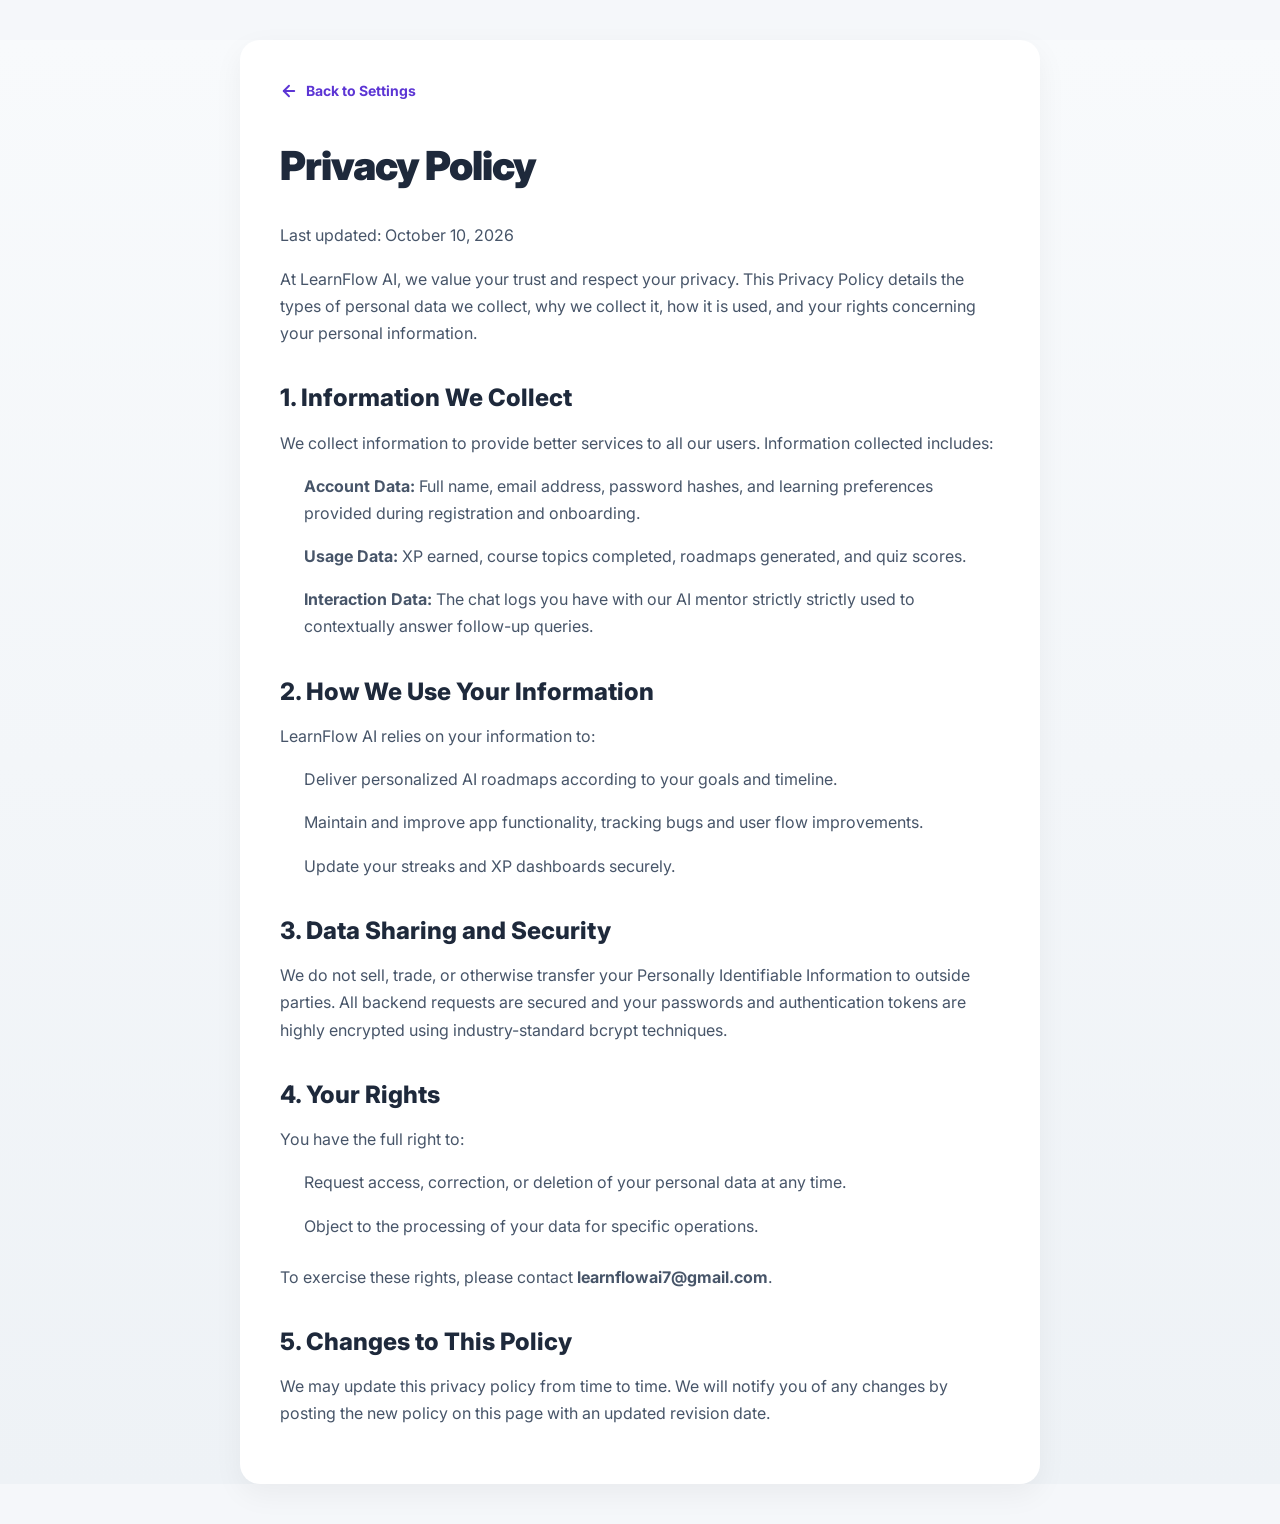
==== commit d7222699: "privacy.html" ====
--- a/privacy.html
+++ b/privacy.html
@@ -47,7 +47,7 @@
         <li>Request access, correction, or deletion of your personal data at any time.</li>
         <li>Object to the processing of your data for specific operations.</li>
       </ul>
-      <p>To exercise these rights, please contact support@learnflow.ai.</p>
+      <p>To exercise these rights, please contact <b><a href="mailto:learnflowai7@gmail.com">learnflowai7@gmail.com<a></b>.</p>
 
       <h2>5. Changes to This Policy</h2>
       <p>We may update this privacy policy from time to time. We will notify you of any changes by posting the new policy on this page with an updated revision date.</p>
